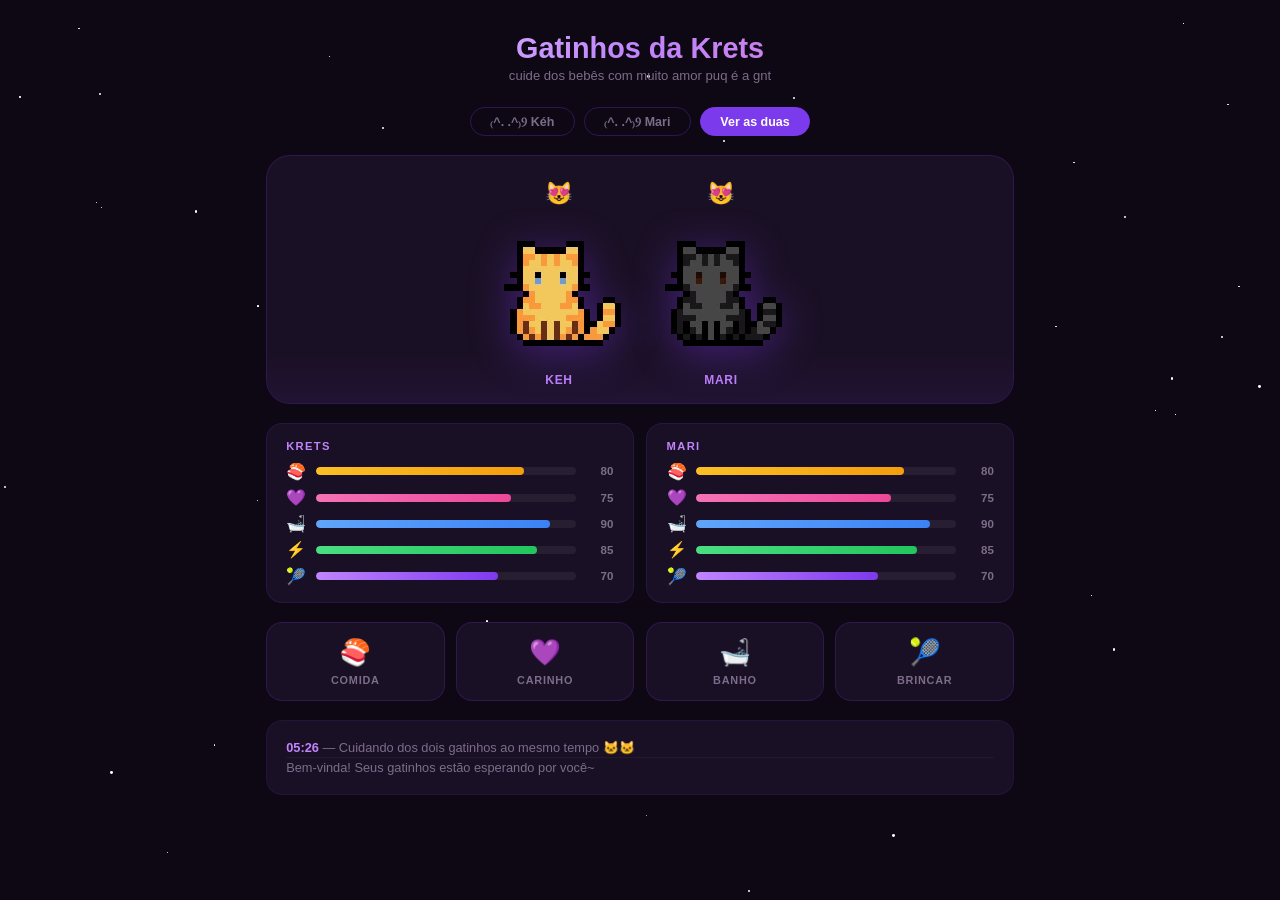
==== joguinho.html @ 4a7cac90 "creating cat game" ====
<!DOCTYPE html>
<html lang="pt-BR">
<head>
  <meta charset="UTF-8" />
  <meta name="viewport" content="width=device-width, initial-scale=1.0" />
  <title>joguinho</title>
  <link rel="icon" type="image/png" href="./pics/gatinhos.png">
<link href="https://fonts.googleapis.com/css2?family=Cormorant+Garamond:ital,wght@0,300;0,400;0,700;1,300;1,400;1,700&family=DM+Sans:wght@300;400;500&family=Bebas+Neue&display=swap" rel="stylesheet" />
  <style>
    :root {
      --bg:      #0e0814;
      --card:    #1a1025;
      --card2:   #221535;
      --purple:  #7c3aed;
      --purple2: #9d5cf6;
      --purple3: #c084fc;
      --pink:    #f472b6;
      --pink2:   #fbcfe8;
      --white:   #f5f0ff;
      --muted:   #7c6d8a;
      --green:   #4ade80;
      --yellow:  #fbbf24;
      --blue:    #60a5fa;
      --red:     #f87171;
    }

    * { box-sizing: border-box; margin: 0; padding: 0; }

    body {
      font-family: 'Nunito', sans-serif;
      background: var(--bg);
      color: var(--white);
      min-height: 100vh;
      overflow-x: hidden;
    }

    /* ── BG STARS ── */
    .bg-stars {
      position: fixed; inset: 0;
      pointer-events: none; z-index: 0;
      overflow: hidden;
    }
    .bg-star {
      position: absolute;
      border-radius: 50%;
      background: white;
      animation: twinkle linear infinite;
    }
    @keyframes twinkle {
      0%,100% { opacity: 0.1; transform: scale(1); }
      50%      { opacity: 0.7; transform: scale(1.4); }
    }

    /* ── HEADER ── */
    header {
      position: relative; z-index: 2;
      text-align: center;
      padding: 2rem 1rem 0.5rem;
    }
    header h1 {
      font-size: 1.8rem;
      font-weight: 900;
      background: linear-gradient(135deg, #fff 0%, #c084fc 50%, #f472b6 100%);
      -webkit-background-clip: text;
      -webkit-text-fill-color: transparent;
      background-clip: text;
    }
    header p {
      font-size: 0.82rem;
      color: var(--muted);
      margin-top: 0.2rem;
    }

    /* ── MAIN LAYOUT ── */
    .game {
      position: relative; z-index: 1;
      max-width: 780px;
      margin: 0 auto;
      padding: 1rem 1rem 4rem;
      display: flex;
      flex-direction: column;
      gap: 1.2rem;
    }

    /* ── CATS STAGE ── */
    .stage {
      background: var(--card);
      border-radius: 24px;
      border: 1px solid rgba(124,58,237,0.2);
      padding: 1.5rem 1rem 1rem;
      display: flex;
      justify-content: center;
      align-items: flex-end;
      gap: 2rem;
      min-height: 220px;
      position: relative;
      overflow: hidden;
    }

    .stage::before {
      content: '';
      position: absolute;
      bottom: 0; left: 0; right: 0;
      height: 50px;
      background: linear-gradient(to top, rgba(124,58,237,0.07), transparent);
      border-radius: 0 0 24px 24px;
    }

    /* ── CAT ── */
    .cat-wrap {
      display: flex;
      flex-direction: column;
      align-items: center;
      gap: 0.4rem;
      cursor: pointer;
      user-select: none;
      transition: transform 0.15s;
    }
    .cat-wrap:active { transform: scale(0.95); }

    .cat-name {
      font-size: 0.75rem;
      font-weight: 700;
      color: var(--purple3);
      letter-spacing: 0.06em;
      text-transform: uppercase;
    }

    .cat-sprite {
      width: 130px;
      height: auto;
      image-rendering: pixelated;
      image-rendering: crisp-edges;
      filter: drop-shadow(0 8px 20px rgba(124,58,237,0.4));
      transition: transform 0.3s cubic-bezier(0.34,1.56,0.64,1);
    }

    .cat-wrap:hover .cat-sprite { transform: translateY(-6px) scale(1.08); }

    /* estados do gatinho */
    .cat-wrap.eating   .cat-svg { animation: eatBounce 0.4s ease; }
    .cat-wrap.petting  .cat-svg { animation: petWiggle 0.5s ease; }
    .cat-wrap.bathing  .cat-svg { animation: bathShake 0.6s ease; }
    .cat-wrap.playing  .cat-svg { animation: playJump 0.5s ease; }
    .cat-wrap.sleeping .cat-svg { opacity: 0.7; filter: drop-shadow(0 8px 20px rgba(60,40,80,0.6)); }

    @keyframes eatBounce  { 0%,100%{transform:translateY(0)} 50%{transform:translateY(-12px) scale(1.1)} }
    @keyframes petWiggle  { 0%,100%{transform:rotate(0)}     25%{transform:rotate(-8deg)}  75%{transform:rotate(8deg)} }
    @keyframes bathShake  { 0%,100%{transform:translateX(0)} 25%{transform:translateX(-6px)} 75%{transform:translateX(6px)} }
    @keyframes playJump   { 0%,100%{transform:translateY(0)} 40%{transform:translateY(-18px) rotate(-5deg)} 60%{transform:translateY(-14px) rotate(5deg)} }

    /* bolinha de humor flutuante */
    .cat-mood {
      font-size: 1.4rem;
      animation: moodFloat 2.5s ease-in-out infinite;
    }
    @keyframes moodFloat {
      0%,100% { transform: translateY(0); }
      50%      { transform: translateY(-5px); }
    }

    /* partícula de ação */
    .particle {
      position: absolute;
      font-size: 1.4rem;
      pointer-events: none;
      animation: particleUp 1s ease forwards;
      z-index: 10;
    }
    @keyframes particleUp {
      0%   { opacity: 1; transform: translateY(0) scale(1); }
      100% { opacity: 0; transform: translateY(-60px) scale(1.5); }
    }

    /* zzz dormindo */
    .zzz {
      position: absolute;
      top: 10px; right: -10px;
      font-size: 1rem;
      color: var(--purple3);
      opacity: 0;
      animation: zzzFloat 2s ease-in-out infinite;
    }
    .sleeping .zzz { opacity: 1; }
    @keyframes zzzFloat {
      0%   { opacity: 0; transform: translate(0,0) scale(0.7); }
      50%  { opacity: 1; }
      100% { opacity: 0; transform: translate(8px,-20px) scale(1.2); }
    }

    /* ── STATS ── */
    .stats-grid {
      display: grid;
      grid-template-columns: 1fr 1fr;
      gap: 0.8rem;
    }

    .stat-card {
      background: var(--card);
      border: 1px solid rgba(124,58,237,0.15);
      border-radius: 16px;
      padding: 1rem 1.2rem;
    }

    .stat-card-title {
      font-size: 0.7rem;
      font-weight: 800;
      letter-spacing: 0.12em;
      text-transform: uppercase;
      color: var(--purple3);
      margin-bottom: 0.6rem;
    }

    .stat-row {
      display: flex;
      align-items: center;
      gap: 0.6rem;
      margin-bottom: 0.45rem;
    }
    .stat-row:last-child { margin-bottom: 0; }

    .stat-icon { font-size: 1rem; width: 20px; text-align: center; }

    .stat-bar-wrap {
      flex: 1;
      height: 8px;
      background: rgba(255,255,255,0.06);
      border-radius: 99px;
      overflow: hidden;
    }

    .stat-bar {
      height: 100%;
      border-radius: 99px;
      transition: width 0.5s cubic-bezier(0.4,0,0.2,1);
    }

    .stat-val {
      font-size: 0.72rem;
      font-weight: 700;
      color: var(--muted);
      width: 28px;
      text-align: right;
    }

    /* cores das barras */
    .bar-food   { background: linear-gradient(90deg, var(--yellow), #f59e0b); }
    .bar-love   { background: linear-gradient(90deg, var(--pink),   #ec4899); }
    .bar-clean  { background: linear-gradient(90deg, var(--blue),   #3b82f6); }
    .bar-energy { background: linear-gradient(90deg, var(--green),  #22c55e); }
    .bar-fun    { background: linear-gradient(90deg, var(--purple3),var(--purple)); }

    /* ── AÇÕES ── */
    .actions {
      display: grid;
      grid-template-columns: repeat(4, 1fr);
      gap: 0.7rem;
    }

    .action-btn {
      background: var(--card);
      border: 1px solid rgba(124,58,237,0.2);
      border-radius: 16px;
      padding: 0.9rem 0.4rem;
      display: flex;
      flex-direction: column;
      align-items: center;
      gap: 0.4rem;
      cursor: pointer;
      transition: background 0.2s, border-color 0.2s, transform 0.15s;
      color: var(--white);
      font-family: 'Nunito', sans-serif;
    }

    .action-btn:hover {
      background: var(--card2);
      border-color: rgba(124,58,237,0.5);
      transform: translateY(-2px);
    }

    .action-btn:active { transform: scale(0.95); }

    .action-btn .icon { font-size: 1.6rem; }
    .action-btn .label {
      font-size: 0.68rem;
      font-weight: 700;
      text-transform: uppercase;
      letter-spacing: 0.07em;
      color: var(--muted);
    }

    /* ── SELETOR DE GATINHO ── */
    .cat-selector {
      display: flex;
      gap: 0.6rem;
      justify-content: center;
    }

    .cat-sel-btn {
      padding: 0.4rem 1.2rem;
      border-radius: 99px;
      border: 1.5px solid rgba(124,58,237,0.3);
      background: transparent;
      color: var(--muted);
      font-family: 'Nunito', sans-serif;
      font-size: 0.78rem;
      font-weight: 700;
      cursor: pointer;
      transition: all 0.2s;
    }
    .cat-sel-btn.active {
      background: var(--purple);
      border-color: var(--purple);
      color: white;
    }
    .cat-sel-btn:hover:not(.active) {
      border-color: var(--purple3);
      color: var(--purple3);
    }

    /* ── LOG ── */
    .log {
      background: var(--card);
      border: 1px solid rgba(124,58,237,0.1);
      border-radius: 16px;
      padding: 1rem 1.2rem;
      min-height: 70px;
      max-height: 100px;
      overflow-y: auto;
    }

    .log::-webkit-scrollbar { width: 4px; }
    .log::-webkit-scrollbar-track { background: transparent; }
    .log::-webkit-scrollbar-thumb { background: rgba(124,58,237,0.3); border-radius: 2px; }

    .log-entry {
      font-size: 0.8rem;
      color: var(--muted);
      padding: 0.15rem 0;
      border-bottom: 1px solid rgba(255,255,255,0.04);
      animation: logFade 0.3s ease;
    }
    .log-entry:last-child { border-bottom: none; }
    .log-entry span { color: var(--purple3); font-weight: 700; }

    @keyframes logFade { from { opacity: 0; transform: translateY(4px); } to { opacity: 1; } }

    /* ── TOAST ── */
    .toast {
      position: fixed;
      bottom: 2rem; left: 50%;
      transform: translateX(-50%) translateY(20px);
      background: var(--card2);
      border: 1px solid rgba(124,58,237,0.4);
      border-radius: 99px;
      padding: 0.6rem 1.4rem;
      font-size: 0.85rem;
      font-weight: 700;
      color: var(--white);
      opacity: 0;
      transition: opacity 0.3s, transform 0.3s;
      z-index: 100;
      white-space: nowrap;
    }
    .toast.show {
      opacity: 1;
      transform: translateX(-50%) translateY(0);
    }

    /* ── RESPONSIVO ── */
    @media (max-width: 480px) {
      .actions { grid-template-columns: repeat(2,1fr); }
      .stats-grid { grid-template-columns: 1fr; }
      .cat-svg { width: 85px; }
    }
  </style>
</head>
<body>

<!-- BG STARS -->
<div class="bg-stars" id="bgStars"></div>

<header>
  <h1> Gatinhos da Krets </h1>
  <p>cuide dos bebês com muito amor puq é a gnt</p>
</header>

<div class="game">

  <!-- SELETOR -->
  <div class="cat-selector">
    <button class="cat-sel-btn active" onclick="selectCat(0)">₍^. .^₎Ⳋ Kéh </button>
    <button class="cat-sel-btn"       onclick="selectCat(1)">₍^. .^₎Ⳋ Mari </button>
    <button class="cat-sel-btn"       onclick="selectCat(-1)">Ver as duas </button>
  </div>

  <!-- PALCO -->
  <div class="stage" id="stage">

    <!-- Gatinho 0 — krets (laranja) -->
    <div class="cat-wrap" id="cat0" onclick="petCat(0)" title="Clique para dar carinho!">
      <div class="cat-mood" id="mood0">₍^. .^₎Ⳋ</div>
      <div style="position:relative;">
        <img class="cat-sprite"
          src="pics/kretsgatinho-removebg-preview.png"
          alt="Krets" />
      </div>
      <div class="cat-name">Keh</div>
      <span class="zzz" id="zzz0">💤</span>
    </div>

    <!-- Gatinho 1 — mari (preta) -->
    <div class="cat-wrap" id="cat1" onclick="petCat(1)" title="Clique para dar carinho!">
      <div class="cat-mood" id="mood1">₍^. .^₎Ⳋ</div>
      <div style="position:relative;">
        <img class="cat-sprite"
          src="pics/marigatinho-removebg-preview.png"
          alt="Mari" />
      </div>
      <div class="cat-name">mari</div>
      <span class="zzz" id="zzz1">💤</span>
    </div>

  </div>

  <!-- STATS -->
  <div class="stats-grid" id="statsGrid">
    <!-- gerado pelo JS -->
  </div>

  <!-- AÇÕES -->
  <div class="actions">
    <button class="action-btn" onclick="doAction('food')">
      <span class="icon">🍣</span>
      <span class="label">Comida</span>
    </button>
    <button class="action-btn" onclick="doAction('love')">
      <span class="icon">💜</span>
      <span class="label">Carinho</span>
    </button>
    <button class="action-btn" onclick="doAction('bath')">
      <span class="icon">🛁</span>
      <span class="label">Banho</span>
    </button>
    <button class="action-btn" onclick="doAction('play')">
      <span class="icon">🎾</span>
      <span class="label">Brincar</span>
    </button>
  </div>

  <!-- LOG -->
  <div class="log" id="log">
    <div class="log-entry"> Bem-vinda! Seus gatinhos estão esperando por você~</div>
  </div>

</div>

<!-- TOAST -->
<div class="toast" id="toast"></div>

<script>
  // ── BG STARS ──
  const bgStars = document.getElementById('bgStars');
  for (let i = 0; i < 60; i++) {
    const s = document.createElement('div');
    s.className = 'bg-star';
    const size = Math.random() * 2.5 + 0.5;
    s.style.cssText = `
      width:${size}px; height:${size}px;
      top:${Math.random()*100}%; left:${Math.random()*100}%;
      animation-duration:${2+Math.random()*4}s;
      animation-delay:${Math.random()*4}s;
    `;
    bgStars.appendChild(s);
  }

  // ── ESTADO ──
  const CATS = [
    { name: 'Krets', el: 'cat0', mood: 'mood0', zzz: 'zzz0' },
    { name: 'Mari', el: 'cat1', mood: 'mood1', zzz: 'zzz1' },
  ];

  const state = CATS.map(() => ({
    food:   80,
    love:   75,
    clean:  90,
    energy: 85,
    fun:    70,
    sleeping: false,
  }));

  let selectedCat = -1; // -1 = ambos

  const MOODS = [
    { min: 80, emoji: '😻', label: 'Feliz demais!' },
    { min: 60, emoji: '😸', label: 'Contente~' },
    { min: 40, emoji: '😺', label: 'Tá bem' },
    { min: 20, emoji: '🙀', label: 'Precisando de atenção!' },
    { min: 0,  emoji: '😿', label: 'Triste...' },
  ];

  function getMood(s) {
    const avg = (s.food + s.love + s.clean + s.energy + s.fun) / 5;
    if (s.sleeping) return { emoji: '😴', label: 'Dormindo...' };
    return MOODS.find(m => avg >= m.min) || MOODS[MOODS.length-1];
  }

  // ── RENDER STATS ──
  const statsGrid = document.getElementById('statsGrid');

  function renderStats() {
    statsGrid.innerHTML = '';
    CATS.forEach((cat, i) => {
      const s = state[i];
      const card = document.createElement('div');
      card.className = 'stat-card';
      card.innerHTML = `
        <div class="stat-card-title">${cat.name}</div>
        ${statRow('🍣', 'Fome',    s.food,   'bar-food')}
        ${statRow('💜', 'Amor',    s.love,   'bar-love')}
        ${statRow('🛁', 'Limpeza', s.clean,  'bar-clean')}
        ${statRow('⚡', 'Energia', s.energy, 'bar-energy')}
        ${statRow('🎾', 'Diversão',s.fun,    'bar-fun')}
      `;
      statsGrid.appendChild(card);
    });
  }

  function statRow(icon, label, val, cls) {
    const v = Math.max(0, Math.min(100, Math.round(val)));
    return `
      <div class="stat-row">
        <span class="stat-icon">${icon}</span>
        <div class="stat-bar-wrap">
          <div class="stat-bar ${cls}" style="width:${v}%"></div>
        </div>
        <span class="stat-val">${v}</span>
      </div>`;
  }

  // ── UPDATE MOODS ──
  function updateMoods() {
    CATS.forEach((cat, i) => {
      const m = getMood(state[i]);
      document.getElementById(cat.mood).textContent = m.emoji;
      const zzzEl = document.getElementById(cat.zzz);
      if (zzzEl) zzzEl.style.display = state[i].sleeping ? 'block' : 'none';
      const catEl = document.getElementById(cat.el);
      if (state[i].sleeping) catEl.classList.add('sleeping');
      else catEl.classList.remove('sleeping');
    });
  }

  // ── AÇÕES ──
  const ACTION_MAP = {
    food: { stat: 'food',   anim: 'eating',  particles: ['🍣','😋','✨'], msg: (n) => `${n} comeu e ficou feliz!` },
    love: { stat: 'love',   anim: 'petting', particles: ['💜','💕','✨'], msg: (n) => `${n} recebeu carinho e ronronou 😻` },
    bath: { stat: 'clean',  anim: 'bathing', particles: ['💧','🫧','✨'], msg: (n) => `${n} tomou banho e está cheiroso!` },
    play: { stat: 'fun',    anim: 'playing', particles: ['🎾','⭐','✨'], msg: (n) => `${n} brincou e ficou animado!` },
  };

  function getTargets() {
    if (selectedCat === -1) return [0, 1];
    return [selectedCat];
  }

  function doAction(type) {
    const act = ACTION_MAP[type];
    const targets = getTargets();

    targets.forEach(i => {
      const s = state[i];
      if (s.sleeping && type !== 'love') {
        showToast(`${CATS[i].name} está dormindo... 😴`);
        return;
      }

      // atualiza stat
      s[act.stat] = Math.min(100, s[act.stat] + 18);
      // efeitos colaterais
      if (type === 'food')  { s.energy = Math.min(100, s.energy + 5); }
      if (type === 'play')  { s.energy = Math.max(0, s.energy - 12); s.clean = Math.max(0, s.clean - 5); }
      if (type === 'bath')  { s.fun   = Math.max(0, s.fun - 5); }
      if (type === 'love')  { s.sleeping = false; }

      // animação
      const catEl = document.getElementById(CATS[i].el);
      catEl.classList.remove('eating','petting','bathing','playing');
      void catEl.offsetWidth;
      catEl.classList.add(act.anim);
      setTimeout(() => catEl.classList.remove(act.anim), 600);

      // partícula
      spawnParticle(catEl, act.particles[Math.floor(Math.random()*act.particles.length)]);
    });

    addLog(act.msg(targets.length === 2 ? 'Os dois' : CATS[targets[0]].name));
    renderStats();
    updateMoods();
  }

  function petCat(i) {
    doAction('love');
  }

  // ── PARTÍCULA ──
  function spawnParticle(parent, emoji) {
    const stage = document.getElementById('stage');
    const rect  = parent.getBoundingClientRect();
    const srect = stage.getBoundingClientRect();
    const p = document.createElement('div');
    p.className = 'particle';
    p.textContent = emoji;
    p.style.left = (rect.left - srect.left + rect.width/2 - 12) + 'px';
    p.style.top  = (rect.top  - srect.top  + 20) + 'px';
    stage.appendChild(p);
    setTimeout(() => p.remove(), 1000);
  }

  // ── LOG ──
  function addLog(msg) {
    const log = document.getElementById('log');
    const entry = document.createElement('div');
    entry.className = 'log-entry';
    entry.innerHTML = `<span>${new Date().toLocaleTimeString('pt-BR', {hour:'2-digit',minute:'2-digit'})}</span> — ${msg}`;
    log.prepend(entry);
    if (log.children.length > 8) log.lastChild.remove();
  }

  // ── TOAST ──
  function showToast(msg) {
    const t = document.getElementById('toast');
    t.textContent = msg;
    t.classList.add('show');
    setTimeout(() => t.classList.remove('show'), 2000);
  }

  // ── SELETOR DE GATO ──
  function selectCat(idx) {
    selectedCat = idx;
    document.querySelectorAll('.cat-sel-btn').forEach((b, i) => {
      b.classList.toggle('active', i === (idx === -1 ? 2 : idx));
    });

    // destaque visual
    CATS.forEach((cat, i) => {
      const el = document.getElementById(cat.el);
      if (idx === -1 || idx === i) {
        el.style.opacity = '1';
        el.style.filter  = '';
      } else {
        el.style.opacity = '0.35';
        el.style.filter  = 'grayscale(0.6)';
      }
    });

    if (idx >= 0) addLog(`Você escolheu cuidar de ${CATS[idx].name} agora `);
    else addLog('Cuidando dos dois gatinhos ao mesmo tempo 🐱🐱');
  }

  // ── DECAY (stats diminuem devagar) ──
  setInterval(() => {
    state.forEach((s, i) => {
      if (!s.sleeping) {
        s.food   = Math.max(0, s.food   - 0.8);
        s.love   = Math.max(0, s.love   - 0.5);
        s.clean  = Math.max(0, s.clean  - 0.4);
        s.energy = Math.max(0, s.energy - 0.6);
        s.fun    = Math.max(0, s.fun    - 0.7);
      } else {
        s.energy = Math.min(100, s.energy + 2);
      }

      // alerta se muito baixo
      const avg = (s.food + s.love + s.clean + s.energy + s.fun) / 5;
      if (avg < 30 && Math.random() < 0.3) {
        showToast(`${CATS[i].name} precisa de atenção! 🙀`);
      }

      // dorme sozinho se energia muito baixa
      if (s.energy < 15 && !s.sleeping) {
        s.sleeping = true;
        addLog(`${CATS[i].name} ficou cansado e foi dormir 😴`);
      }
      // acorda quando descansado
      if (s.sleeping && s.energy > 70) {
        s.sleeping = false;
        addLog(`${CATS[i].name} acordou cheio de energia! 😸`);
      }
    });
    renderStats();
    updateMoods();
  }, 3000);

  // ── INIT ──
  renderStats();
  updateMoods();
  selectCat(-1);
  document.querySelectorAll('.zzz').forEach(z => z.style.display = 'none');
</script>
</body>
</html>
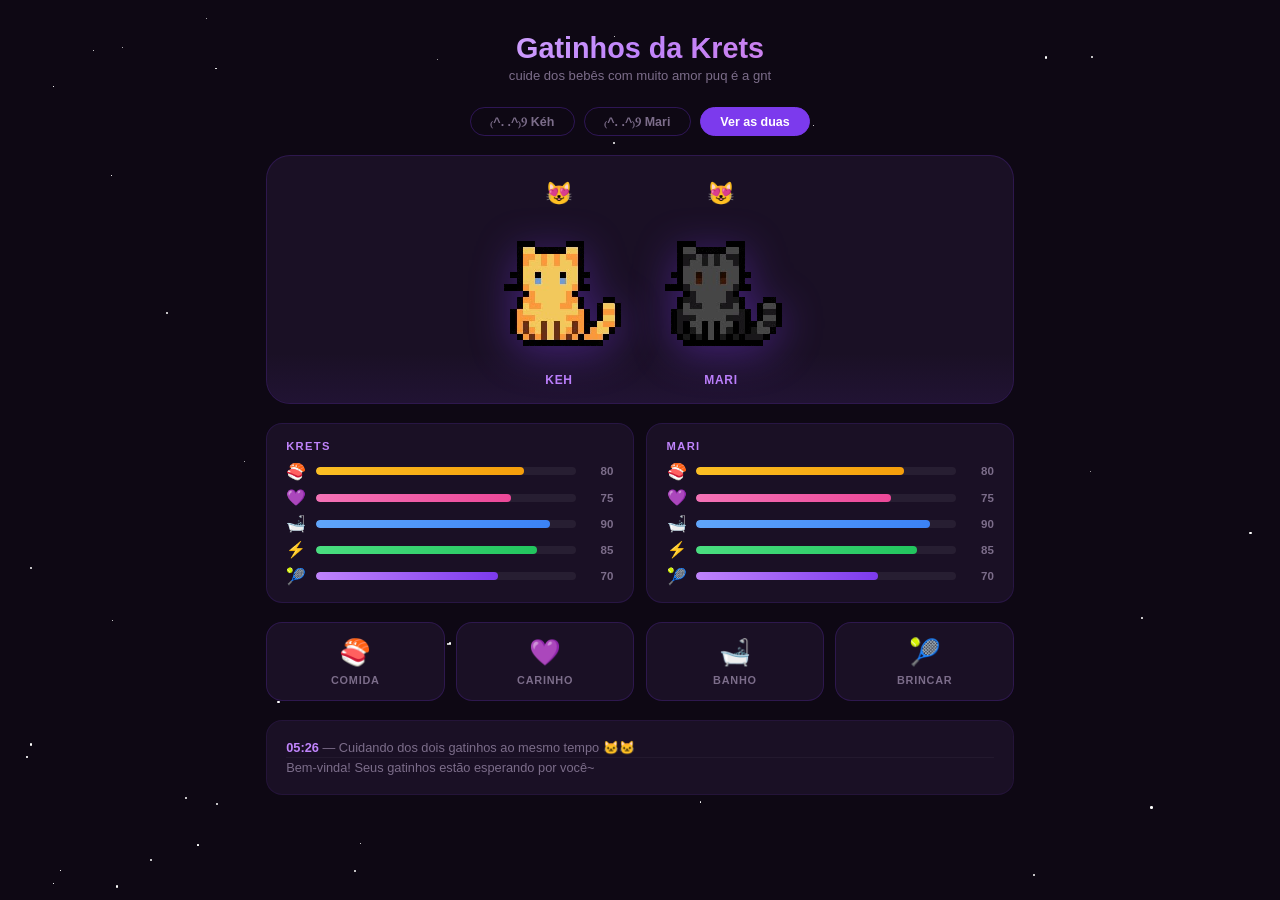
==== commit 22092e25: "clean up codebase" ====
--- a/joguinho.html
+++ b/joguinho.html
@@ -6,378 +6,10 @@
   <title>joguinho</title>
   <link rel="icon" type="image/png" href="./pics/gatinhos.png">
 <link href="https://fonts.googleapis.com/css2?family=Cormorant+Garamond:ital,wght@0,300;0,400;0,700;1,300;1,400;1,700&family=DM+Sans:wght@300;400;500&family=Bebas+Neue&display=swap" rel="stylesheet" />
-  <style>
-    :root {
-      --bg:      #0e0814;
-      --card:    #1a1025;
-      --card2:   #221535;
-      --purple:  #7c3aed;
-      --purple2: #9d5cf6;
-      --purple3: #c084fc;
-      --pink:    #f472b6;
-      --pink2:   #fbcfe8;
-      --white:   #f5f0ff;
-      --muted:   #7c6d8a;
-      --green:   #4ade80;
-      --yellow:  #fbbf24;
-      --blue:    #60a5fa;
-      --red:     #f87171;
-    }
-
-    * { box-sizing: border-box; margin: 0; padding: 0; }
-
-    body {
-      font-family: 'Nunito', sans-serif;
-      background: var(--bg);
-      color: var(--white);
-      min-height: 100vh;
-      overflow-x: hidden;
-    }
-
-    /* ── BG STARS ── */
-    .bg-stars {
-      position: fixed; inset: 0;
-      pointer-events: none; z-index: 0;
-      overflow: hidden;
-    }
-    .bg-star {
-      position: absolute;
-      border-radius: 50%;
-      background: white;
-      animation: twinkle linear infinite;
-    }
-    @keyframes twinkle {
-      0%,100% { opacity: 0.1; transform: scale(1); }
-      50%      { opacity: 0.7; transform: scale(1.4); }
-    }
-
-    /* ── HEADER ── */
-    header {
-      position: relative; z-index: 2;
-      text-align: center;
-      padding: 2rem 1rem 0.5rem;
-    }
-    header h1 {
-      font-size: 1.8rem;
-      font-weight: 900;
-      background: linear-gradient(135deg, #fff 0%, #c084fc 50%, #f472b6 100%);
-      -webkit-background-clip: text;
-      -webkit-text-fill-color: transparent;
-      background-clip: text;
-    }
-    header p {
-      font-size: 0.82rem;
-      color: var(--muted);
-      margin-top: 0.2rem;
-    }
-
-    /* ── MAIN LAYOUT ── */
-    .game {
-      position: relative; z-index: 1;
-      max-width: 780px;
-      margin: 0 auto;
-      padding: 1rem 1rem 4rem;
-      display: flex;
-      flex-direction: column;
-      gap: 1.2rem;
-    }
-
-    /* ── CATS STAGE ── */
-    .stage {
-      background: var(--card);
-      border-radius: 24px;
-      border: 1px solid rgba(124,58,237,0.2);
-      padding: 1.5rem 1rem 1rem;
-      display: flex;
-      justify-content: center;
-      align-items: flex-end;
-      gap: 2rem;
-      min-height: 220px;
-      position: relative;
-      overflow: hidden;
-    }
-
-    .stage::before {
-      content: '';
-      position: absolute;
-      bottom: 0; left: 0; right: 0;
-      height: 50px;
-      background: linear-gradient(to top, rgba(124,58,237,0.07), transparent);
-      border-radius: 0 0 24px 24px;
-    }
-
-    /* ── CAT ── */
-    .cat-wrap {
-      display: flex;
-      flex-direction: column;
-      align-items: center;
-      gap: 0.4rem;
-      cursor: pointer;
-      user-select: none;
-      transition: transform 0.15s;
-    }
-    .cat-wrap:active { transform: scale(0.95); }
-
-    .cat-name {
-      font-size: 0.75rem;
-      font-weight: 700;
-      color: var(--purple3);
-      letter-spacing: 0.06em;
-      text-transform: uppercase;
-    }
-
-    .cat-sprite {
-      width: 130px;
-      height: auto;
-      image-rendering: pixelated;
-      image-rendering: crisp-edges;
-      filter: drop-shadow(0 8px 20px rgba(124,58,237,0.4));
-      transition: transform 0.3s cubic-bezier(0.34,1.56,0.64,1);
-    }
-
-    .cat-wrap:hover .cat-sprite { transform: translateY(-6px) scale(1.08); }
-
-    /* estados do gatinho */
-    .cat-wrap.eating   .cat-svg { animation: eatBounce 0.4s ease; }
-    .cat-wrap.petting  .cat-svg { animation: petWiggle 0.5s ease; }
-    .cat-wrap.bathing  .cat-svg { animation: bathShake 0.6s ease; }
-    .cat-wrap.playing  .cat-svg { animation: playJump 0.5s ease; }
-    .cat-wrap.sleeping .cat-svg { opacity: 0.7; filter: drop-shadow(0 8px 20px rgba(60,40,80,0.6)); }
-
-    @keyframes eatBounce  { 0%,100%{transform:translateY(0)} 50%{transform:translateY(-12px) scale(1.1)} }
-    @keyframes petWiggle  { 0%,100%{transform:rotate(0)}     25%{transform:rotate(-8deg)}  75%{transform:rotate(8deg)} }
-    @keyframes bathShake  { 0%,100%{transform:translateX(0)} 25%{transform:translateX(-6px)} 75%{transform:translateX(6px)} }
-    @keyframes playJump   { 0%,100%{transform:translateY(0)} 40%{transform:translateY(-18px) rotate(-5deg)} 60%{transform:translateY(-14px) rotate(5deg)} }
-
-    /* bolinha de humor flutuante */
-    .cat-mood {
-      font-size: 1.4rem;
-      animation: moodFloat 2.5s ease-in-out infinite;
-    }
-    @keyframes moodFloat {
-      0%,100% { transform: translateY(0); }
-      50%      { transform: translateY(-5px); }
-    }
-
-    /* partícula de ação */
-    .particle {
-      position: absolute;
-      font-size: 1.4rem;
-      pointer-events: none;
-      animation: particleUp 1s ease forwards;
-      z-index: 10;
-    }
-    @keyframes particleUp {
-      0%   { opacity: 1; transform: translateY(0) scale(1); }
-      100% { opacity: 0; transform: translateY(-60px) scale(1.5); }
-    }
-
-    /* zzz dormindo */
-    .zzz {
-      position: absolute;
-      top: 10px; right: -10px;
-      font-size: 1rem;
-      color: var(--purple3);
-      opacity: 0;
-      animation: zzzFloat 2s ease-in-out infinite;
-    }
-    .sleeping .zzz { opacity: 1; }
-    @keyframes zzzFloat {
-      0%   { opacity: 0; transform: translate(0,0) scale(0.7); }
-      50%  { opacity: 1; }
-      100% { opacity: 0; transform: translate(8px,-20px) scale(1.2); }
-    }
-
-    /* ── STATS ── */
-    .stats-grid {
-      display: grid;
-      grid-template-columns: 1fr 1fr;
-      gap: 0.8rem;
-    }
-
-    .stat-card {
-      background: var(--card);
-      border: 1px solid rgba(124,58,237,0.15);
-      border-radius: 16px;
-      padding: 1rem 1.2rem;
-    }
-
-    .stat-card-title {
-      font-size: 0.7rem;
-      font-weight: 800;
-      letter-spacing: 0.12em;
-      text-transform: uppercase;
-      color: var(--purple3);
-      margin-bottom: 0.6rem;
-    }
-
-    .stat-row {
-      display: flex;
-      align-items: center;
-      gap: 0.6rem;
-      margin-bottom: 0.45rem;
-    }
-    .stat-row:last-child { margin-bottom: 0; }
-
-    .stat-icon { font-size: 1rem; width: 20px; text-align: center; }
-
-    .stat-bar-wrap {
-      flex: 1;
-      height: 8px;
-      background: rgba(255,255,255,0.06);
-      border-radius: 99px;
-      overflow: hidden;
-    }
-
-    .stat-bar {
-      height: 100%;
-      border-radius: 99px;
-      transition: width 0.5s cubic-bezier(0.4,0,0.2,1);
-    }
-
-    .stat-val {
-      font-size: 0.72rem;
-      font-weight: 700;
-      color: var(--muted);
-      width: 28px;
-      text-align: right;
-    }
-
-    /* cores das barras */
-    .bar-food   { background: linear-gradient(90deg, var(--yellow), #f59e0b); }
-    .bar-love   { background: linear-gradient(90deg, var(--pink),   #ec4899); }
-    .bar-clean  { background: linear-gradient(90deg, var(--blue),   #3b82f6); }
-    .bar-energy { background: linear-gradient(90deg, var(--green),  #22c55e); }
-    .bar-fun    { background: linear-gradient(90deg, var(--purple3),var(--purple)); }
-
-    /* ── AÇÕES ── */
-    .actions {
-      display: grid;
-      grid-template-columns: repeat(4, 1fr);
-      gap: 0.7rem;
-    }
-
-    .action-btn {
-      background: var(--card);
-      border: 1px solid rgba(124,58,237,0.2);
-      border-radius: 16px;
-      padding: 0.9rem 0.4rem;
-      display: flex;
-      flex-direction: column;
-      align-items: center;
-      gap: 0.4rem;
-      cursor: pointer;
-      transition: background 0.2s, border-color 0.2s, transform 0.15s;
-      color: var(--white);
-      font-family: 'Nunito', sans-serif;
-    }
-
-    .action-btn:hover {
-      background: var(--card2);
-      border-color: rgba(124,58,237,0.5);
-      transform: translateY(-2px);
-    }
-
-    .action-btn:active { transform: scale(0.95); }
-
-    .action-btn .icon { font-size: 1.6rem; }
-    .action-btn .label {
-      font-size: 0.68rem;
-      font-weight: 700;
-      text-transform: uppercase;
-      letter-spacing: 0.07em;
-      color: var(--muted);
-    }
-
-    /* ── SELETOR DE GATINHO ── */
-    .cat-selector {
-      display: flex;
-      gap: 0.6rem;
-      justify-content: center;
-    }
-
-    .cat-sel-btn {
-      padding: 0.4rem 1.2rem;
-      border-radius: 99px;
-      border: 1.5px solid rgba(124,58,237,0.3);
-      background: transparent;
-      color: var(--muted);
-      font-family: 'Nunito', sans-serif;
-      font-size: 0.78rem;
-      font-weight: 700;
-      cursor: pointer;
-      transition: all 0.2s;
-    }
-    .cat-sel-btn.active {
-      background: var(--purple);
-      border-color: var(--purple);
-      color: white;
-    }
-    .cat-sel-btn:hover:not(.active) {
-      border-color: var(--purple3);
-      color: var(--purple3);
-    }
-
-    /* ── LOG ── */
-    .log {
-      background: var(--card);
-      border: 1px solid rgba(124,58,237,0.1);
-      border-radius: 16px;
-      padding: 1rem 1.2rem;
-      min-height: 70px;
-      max-height: 100px;
-      overflow-y: auto;
-    }
-
-    .log::-webkit-scrollbar { width: 4px; }
-    .log::-webkit-scrollbar-track { background: transparent; }
-    .log::-webkit-scrollbar-thumb { background: rgba(124,58,237,0.3); border-radius: 2px; }
-
-    .log-entry {
-      font-size: 0.8rem;
-      color: var(--muted);
-      padding: 0.15rem 0;
-      border-bottom: 1px solid rgba(255,255,255,0.04);
-      animation: logFade 0.3s ease;
-    }
-    .log-entry:last-child { border-bottom: none; }
-    .log-entry span { color: var(--purple3); font-weight: 700; }
-
-    @keyframes logFade { from { opacity: 0; transform: translateY(4px); } to { opacity: 1; } }
-
-    /* ── TOAST ── */
-    .toast {
-      position: fixed;
-      bottom: 2rem; left: 50%;
-      transform: translateX(-50%) translateY(20px);
-      background: var(--card2);
-      border: 1px solid rgba(124,58,237,0.4);
-      border-radius: 99px;
-      padding: 0.6rem 1.4rem;
-      font-size: 0.85rem;
-      font-weight: 700;
-      color: var(--white);
-      opacity: 0;
-      transition: opacity 0.3s, transform 0.3s;
-      z-index: 100;
-      white-space: nowrap;
-    }
-    .toast.show {
-      opacity: 1;
-      transform: translateX(-50%) translateY(0);
-    }
-
-    /* ── RESPONSIVO ── */
-    @media (max-width: 480px) {
-      .actions { grid-template-columns: repeat(2,1fr); }
-      .stats-grid { grid-template-columns: 1fr; }
-      .cat-svg { width: 85px; }
-    }
-  </style>
+  <link rel="stylesheet" href="joguinho.css" />
 </head>
 <body>
 
-<!-- BG STARS -->
 <div class="bg-stars" id="bgStars"></div>
 
 <header>
@@ -387,17 +19,14 @@
 
 <div class="game">
 
-  <!-- SELETOR -->
   <div class="cat-selector">
     <button class="cat-sel-btn active" onclick="selectCat(0)">₍^. .^₎Ⳋ Kéh </button>
     <button class="cat-sel-btn"       onclick="selectCat(1)">₍^. .^₎Ⳋ Mari </button>
     <button class="cat-sel-btn"       onclick="selectCat(-1)">Ver as duas </button>
   </div>
 
-  <!-- PALCO -->
   <div class="stage" id="stage">
 
-    <!-- Gatinho 0 — krets (laranja) -->
     <div class="cat-wrap" id="cat0" onclick="petCat(0)" title="Clique para dar carinho!">
       <div class="cat-mood" id="mood0">₍^. .^₎Ⳋ</div>
       <div style="position:relative;">
@@ -423,12 +52,9 @@
 
   </div>
 
-  <!-- STATS -->
   <div class="stats-grid" id="statsGrid">
-    <!-- gerado pelo JS -->
   </div>
 
-  <!-- AÇÕES -->
   <div class="actions">
     <button class="action-btn" onclick="doAction('food')">
       <span class="icon">🍣</span>
@@ -448,256 +74,15 @@
     </button>
   </div>
 
-  <!-- LOG -->
   <div class="log" id="log">
     <div class="log-entry"> Bem-vinda! Seus gatinhos estão esperando por você~</div>
   </div>
 
 </div>
 
-<!-- TOAST -->
 <div class="toast" id="toast"></div>
 
-<script>
-  // ── BG STARS ──
-  const bgStars = document.getElementById('bgStars');
-  for (let i = 0; i < 60; i++) {
-    const s = document.createElement('div');
-    s.className = 'bg-star';
-    const size = Math.random() * 2.5 + 0.5;
-    s.style.cssText = `
-      width:${size}px; height:${size}px;
-      top:${Math.random()*100}%; left:${Math.random()*100}%;
-      animation-duration:${2+Math.random()*4}s;
-      animation-delay:${Math.random()*4}s;
-    `;
-    bgStars.appendChild(s);
-  }
-
-  // ── ESTADO ──
-  const CATS = [
-    { name: 'Krets', el: 'cat0', mood: 'mood0', zzz: 'zzz0' },
-    { name: 'Mari', el: 'cat1', mood: 'mood1', zzz: 'zzz1' },
-  ];
-
-  const state = CATS.map(() => ({
-    food:   80,
-    love:   75,
-    clean:  90,
-    energy: 85,
-    fun:    70,
-    sleeping: false,
-  }));
-
-  let selectedCat = -1; // -1 = ambos
-
-  const MOODS = [
-    { min: 80, emoji: '😻', label: 'Feliz demais!' },
-    { min: 60, emoji: '😸', label: 'Contente~' },
-    { min: 40, emoji: '😺', label: 'Tá bem' },
-    { min: 20, emoji: '🙀', label: 'Precisando de atenção!' },
-    { min: 0,  emoji: '😿', label: 'Triste...' },
-  ];
-
-  function getMood(s) {
-    const avg = (s.food + s.love + s.clean + s.energy + s.fun) / 5;
-    if (s.sleeping) return { emoji: '😴', label: 'Dormindo...' };
-    return MOODS.find(m => avg >= m.min) || MOODS[MOODS.length-1];
-  }
-
-  // ── RENDER STATS ──
-  const statsGrid = document.getElementById('statsGrid');
-
-  function renderStats() {
-    statsGrid.innerHTML = '';
-    CATS.forEach((cat, i) => {
-      const s = state[i];
-      const card = document.createElement('div');
-      card.className = 'stat-card';
-      card.innerHTML = `
-        <div class="stat-card-title">${cat.name}</div>
-        ${statRow('🍣', 'Fome',    s.food,   'bar-food')}
-        ${statRow('💜', 'Amor',    s.love,   'bar-love')}
-        ${statRow('🛁', 'Limpeza', s.clean,  'bar-clean')}
-        ${statRow('⚡', 'Energia', s.energy, 'bar-energy')}
-        ${statRow('🎾', 'Diversão',s.fun,    'bar-fun')}
-      `;
-      statsGrid.appendChild(card);
-    });
-  }
-
-  function statRow(icon, label, val, cls) {
-    const v = Math.max(0, Math.min(100, Math.round(val)));
-    return `
-      <div class="stat-row">
-        <span class="stat-icon">${icon}</span>
-        <div class="stat-bar-wrap">
-          <div class="stat-bar ${cls}" style="width:${v}%"></div>
-        </div>
-        <span class="stat-val">${v}</span>
-      </div>`;
-  }
-
-  // ── UPDATE MOODS ──
-  function updateMoods() {
-    CATS.forEach((cat, i) => {
-      const m = getMood(state[i]);
-      document.getElementById(cat.mood).textContent = m.emoji;
-      const zzzEl = document.getElementById(cat.zzz);
-      if (zzzEl) zzzEl.style.display = state[i].sleeping ? 'block' : 'none';
-      const catEl = document.getElementById(cat.el);
-      if (state[i].sleeping) catEl.classList.add('sleeping');
-      else catEl.classList.remove('sleeping');
-    });
-  }
-
-  // ── AÇÕES ──
-  const ACTION_MAP = {
-    food: { stat: 'food',   anim: 'eating',  particles: ['🍣','😋','✨'], msg: (n) => `${n} comeu e ficou feliz!` },
-    love: { stat: 'love',   anim: 'petting', particles: ['💜','💕','✨'], msg: (n) => `${n} recebeu carinho e ronronou 😻` },
-    bath: { stat: 'clean',  anim: 'bathing', particles: ['💧','🫧','✨'], msg: (n) => `${n} tomou banho e está cheiroso!` },
-    play: { stat: 'fun',    anim: 'playing', particles: ['🎾','⭐','✨'], msg: (n) => `${n} brincou e ficou animado!` },
-  };
-
-  function getTargets() {
-    if (selectedCat === -1) return [0, 1];
-    return [selectedCat];
-  }
-
-  function doAction(type) {
-    const act = ACTION_MAP[type];
-    const targets = getTargets();
-
-    targets.forEach(i => {
-      const s = state[i];
-      if (s.sleeping && type !== 'love') {
-        showToast(`${CATS[i].name} está dormindo... 😴`);
-        return;
-      }
-
-      // atualiza stat
-      s[act.stat] = Math.min(100, s[act.stat] + 18);
-      // efeitos colaterais
-      if (type === 'food')  { s.energy = Math.min(100, s.energy + 5); }
-      if (type === 'play')  { s.energy = Math.max(0, s.energy - 12); s.clean = Math.max(0, s.clean - 5); }
-      if (type === 'bath')  { s.fun   = Math.max(0, s.fun - 5); }
-      if (type === 'love')  { s.sleeping = false; }
-
-      // animação
-      const catEl = document.getElementById(CATS[i].el);
-      catEl.classList.remove('eating','petting','bathing','playing');
-      void catEl.offsetWidth;
-      catEl.classList.add(act.anim);
-      setTimeout(() => catEl.classList.remove(act.anim), 600);
-
-      // partícula
-      spawnParticle(catEl, act.particles[Math.floor(Math.random()*act.particles.length)]);
-    });
-
-    addLog(act.msg(targets.length === 2 ? 'Os dois' : CATS[targets[0]].name));
-    renderStats();
-    updateMoods();
-  }
-
-  function petCat(i) {
-    doAction('love');
-  }
-
-  // ── PARTÍCULA ──
-  function spawnParticle(parent, emoji) {
-    const stage = document.getElementById('stage');
-    const rect  = parent.getBoundingClientRect();
-    const srect = stage.getBoundingClientRect();
-    const p = document.createElement('div');
-    p.className = 'particle';
-    p.textContent = emoji;
-    p.style.left = (rect.left - srect.left + rect.width/2 - 12) + 'px';
-    p.style.top  = (rect.top  - srect.top  + 20) + 'px';
-    stage.appendChild(p);
-    setTimeout(() => p.remove(), 1000);
-  }
-
-  // ── LOG ──
-  function addLog(msg) {
-    const log = document.getElementById('log');
-    const entry = document.createElement('div');
-    entry.className = 'log-entry';
-    entry.innerHTML = `<span>${new Date().toLocaleTimeString('pt-BR', {hour:'2-digit',minute:'2-digit'})}</span> — ${msg}`;
-    log.prepend(entry);
-    if (log.children.length > 8) log.lastChild.remove();
-  }
-
-  // ── TOAST ──
-  function showToast(msg) {
-    const t = document.getElementById('toast');
-    t.textContent = msg;
-    t.classList.add('show');
-    setTimeout(() => t.classList.remove('show'), 2000);
-  }
-
-  // ── SELETOR DE GATO ──
-  function selectCat(idx) {
-    selectedCat = idx;
-    document.querySelectorAll('.cat-sel-btn').forEach((b, i) => {
-      b.classList.toggle('active', i === (idx === -1 ? 2 : idx));
-    });
-
-    // destaque visual
-    CATS.forEach((cat, i) => {
-      const el = document.getElementById(cat.el);
-      if (idx === -1 || idx === i) {
-        el.style.opacity = '1';
-        el.style.filter  = '';
-      } else {
-        el.style.opacity = '0.35';
-        el.style.filter  = 'grayscale(0.6)';
-      }
-    });
-
-    if (idx >= 0) addLog(`Você escolheu cuidar de ${CATS[idx].name} agora `);
-    else addLog('Cuidando dos dois gatinhos ao mesmo tempo 🐱🐱');
-  }
-
-  // ── DECAY (stats diminuem devagar) ──
-  setInterval(() => {
-    state.forEach((s, i) => {
-      if (!s.sleeping) {
-        s.food   = Math.max(0, s.food   - 0.8);
-        s.love   = Math.max(0, s.love   - 0.5);
-        s.clean  = Math.max(0, s.clean  - 0.4);
-        s.energy = Math.max(0, s.energy - 0.6);
-        s.fun    = Math.max(0, s.fun    - 0.7);
-      } else {
-        s.energy = Math.min(100, s.energy + 2);
-      }
-
-      // alerta se muito baixo
-      const avg = (s.food + s.love + s.clean + s.energy + s.fun) / 5;
-      if (avg < 30 && Math.random() < 0.3) {
-        showToast(`${CATS[i].name} precisa de atenção! 🙀`);
-      }
-
-      // dorme sozinho se energia muito baixa
-      if (s.energy < 15 && !s.sleeping) {
-        s.sleeping = true;
-        addLog(`${CATS[i].name} ficou cansado e foi dormir 😴`);
-      }
-      // acorda quando descansado
-      if (s.sleeping && s.energy > 70) {
-        s.sleeping = false;
-        addLog(`${CATS[i].name} acordou cheio de energia! 😸`);
-      }
-    });
-    renderStats();
-    updateMoods();
-  }, 3000);
-
-  // ── INIT ──
-  renderStats();
-  updateMoods();
-  selectCat(-1);
-  document.querySelectorAll('.zzz').forEach(z => z.style.display = 'none');
-</script>
+<script src="joguinho.js"></script>
 </body>
 </html>
 
--- a/joguinho.css
+++ b/joguinho.css
@@ -0,0 +1,366 @@
+:root {
+      --bg:      #0e0814;
+      --card:    #1a1025;
+      --card2:   #221535;
+      --purple:  #7c3aed;
+      --purple2: #9d5cf6;
+      --purple3: #c084fc;
+      --pink:    #f472b6;
+      --pink2:   #fbcfe8;
+      --white:   #f5f0ff;
+      --muted:   #7c6d8a;
+      --green:   #4ade80;
+      --yellow:  #fbbf24;
+      --blue:    #60a5fa;
+      --red:     #f87171;
+    }
+
+    * { box-sizing: border-box; margin: 0; padding: 0; }
+
+    body {
+      font-family: 'Nunito', sans-serif;
+      background: var(--bg);
+      color: var(--white);
+      min-height: 100vh;
+      overflow-x: hidden;
+    }
+
+    /* ── BG STARS ── */
+    .bg-stars {
+      position: fixed; inset: 0;
+      pointer-events: none; z-index: 0;
+      overflow: hidden;
+    }
+    .bg-star {
+      position: absolute;
+      border-radius: 50%;
+      background: white;
+      animation: twinkle linear infinite;
+    }
+    @keyframes twinkle {
+      0%,100% { opacity: 0.1; transform: scale(1); }
+      50%      { opacity: 0.7; transform: scale(1.4); }
+    }
+
+    /* ── HEADER ── */
+    header {
+      position: relative; z-index: 2;
+      text-align: center;
+      padding: 2rem 1rem 0.5rem;
+    }
+    header h1 {
+      font-size: 1.8rem;
+      font-weight: 900;
+      background: linear-gradient(135deg, #fff 0%, #c084fc 50%, #f472b6 100%);
+      -webkit-background-clip: text;
+      -webkit-text-fill-color: transparent;
+      background-clip: text;
+    }
+    header p {
+      font-size: 0.82rem;
+      color: var(--muted);
+      margin-top: 0.2rem;
+    }
+
+    /* ── MAIN LAYOUT ── */
+    .game {
+      position: relative; z-index: 1;
+      max-width: 780px;
+      margin: 0 auto;
+      padding: 1rem 1rem 4rem;
+      display: flex;
+      flex-direction: column;
+      gap: 1.2rem;
+    }
+
+    /* ── CATS STAGE ── */
+    .stage {
+      background: var(--card);
+      border-radius: 24px;
+      border: 1px solid rgba(124,58,237,0.2);
+      padding: 1.5rem 1rem 1rem;
+      display: flex;
+      justify-content: center;
+      align-items: flex-end;
+      gap: 2rem;
+      min-height: 220px;
+      position: relative;
+      overflow: hidden;
+    }
+
+    .stage::before {
+      content: '';
+      position: absolute;
+      bottom: 0; left: 0; right: 0;
+      height: 50px;
+      background: linear-gradient(to top, rgba(124,58,237,0.07), transparent);
+      border-radius: 0 0 24px 24px;
+    }
+
+    /* ── CAT ── */
+    .cat-wrap {
+      display: flex;
+      flex-direction: column;
+      align-items: center;
+      gap: 0.4rem;
+      cursor: pointer;
+      user-select: none;
+      transition: transform 0.15s;
+    }
+    .cat-wrap:active { transform: scale(0.95); }
+
+    .cat-name {
+      font-size: 0.75rem;
+      font-weight: 700;
+      color: var(--purple3);
+      letter-spacing: 0.06em;
+      text-transform: uppercase;
+    }
+
+    .cat-sprite {
+      width: 130px;
+      height: auto;
+      image-rendering: pixelated;
+      image-rendering: crisp-edges;
+      filter: drop-shadow(0 8px 20px rgba(124,58,237,0.4));
+      transition: transform 0.3s cubic-bezier(0.34,1.56,0.64,1);
+    }
+
+    .cat-wrap:hover .cat-sprite { transform: translateY(-6px) scale(1.08); }
+
+    /* estados do gatinho */
+    .cat-wrap.eating   .cat-svg { animation: eatBounce 0.4s ease; }
+    .cat-wrap.petting  .cat-svg { animation: petWiggle 0.5s ease; }
+    .cat-wrap.bathing  .cat-svg { animation: bathShake 0.6s ease; }
+    .cat-wrap.playing  .cat-svg { animation: playJump 0.5s ease; }
+    .cat-wrap.sleeping .cat-svg { opacity: 0.7; filter: drop-shadow(0 8px 20px rgba(60,40,80,0.6)); }
+
+    @keyframes eatBounce  { 0%,100%{transform:translateY(0)} 50%{transform:translateY(-12px) scale(1.1)} }
+    @keyframes petWiggle  { 0%,100%{transform:rotate(0)}     25%{transform:rotate(-8deg)}  75%{transform:rotate(8deg)} }
+    @keyframes bathShake  { 0%,100%{transform:translateX(0)} 25%{transform:translateX(-6px)} 75%{transform:translateX(6px)} }
+    @keyframes playJump   { 0%,100%{transform:translateY(0)} 40%{transform:translateY(-18px) rotate(-5deg)} 60%{transform:translateY(-14px) rotate(5deg)} }
+
+    /* bolinha de humor flutuante */
+    .cat-mood {
+      font-size: 1.4rem;
+      animation: moodFloat 2.5s ease-in-out infinite;
+    }
+    @keyframes moodFloat {
+      0%,100% { transform: translateY(0); }
+      50%      { transform: translateY(-5px); }
+    }
+
+    /* partícula de ação */
+    .particle {
+      position: absolute;
+      font-size: 1.4rem;
+      pointer-events: none;
+      animation: particleUp 1s ease forwards;
+      z-index: 10;
+    }
+    @keyframes particleUp {
+      0%   { opacity: 1; transform: translateY(0) scale(1); }
+      100% { opacity: 0; transform: translateY(-60px) scale(1.5); }
+    }
+
+    /* zzz dormindo */
+    .zzz {
+      position: absolute;
+      top: 10px; right: -10px;
+      font-size: 1rem;
+      color: var(--purple3);
+      opacity: 0;
+      animation: zzzFloat 2s ease-in-out infinite;
+    }
+    .sleeping .zzz { opacity: 1; }
+    @keyframes zzzFloat {
+      0%   { opacity: 0; transform: translate(0,0) scale(0.7); }
+      50%  { opacity: 1; }
+      100% { opacity: 0; transform: translate(8px,-20px) scale(1.2); }
+    }
+
+    /* ── STATS ── */
+    .stats-grid {
+      display: grid;
+      grid-template-columns: 1fr 1fr;
+      gap: 0.8rem;
+    }
+
+    .stat-card {
+      background: var(--card);
+      border: 1px solid rgba(124,58,237,0.15);
+      border-radius: 16px;
+      padding: 1rem 1.2rem;
+    }
+
+    .stat-card-title {
+      font-size: 0.7rem;
+      font-weight: 800;
+      letter-spacing: 0.12em;
+      text-transform: uppercase;
+      color: var(--purple3);
+      margin-bottom: 0.6rem;
+    }
+
+    .stat-row {
+      display: flex;
+      align-items: center;
+      gap: 0.6rem;
+      margin-bottom: 0.45rem;
+    }
+    .stat-row:last-child { margin-bottom: 0; }
+
+    .stat-icon { font-size: 1rem; width: 20px; text-align: center; }
+
+    .stat-bar-wrap {
+      flex: 1;
+      height: 8px;
+      background: rgba(255,255,255,0.06);
+      border-radius: 99px;
+      overflow: hidden;
+    }
+
+    .stat-bar {
+      height: 100%;
+      border-radius: 99px;
+      transition: width 0.5s cubic-bezier(0.4,0,0.2,1);
+    }
+
+    .stat-val {
+      font-size: 0.72rem;
+      font-weight: 700;
+      color: var(--muted);
+      width: 28px;
+      text-align: right;
+    }
+
+    /* cores das barras */
+    .bar-food   { background: linear-gradient(90deg, var(--yellow), #f59e0b); }
+    .bar-love   { background: linear-gradient(90deg, var(--pink),   #ec4899); }
+    .bar-clean  { background: linear-gradient(90deg, var(--blue),   #3b82f6); }
+    .bar-energy { background: linear-gradient(90deg, var(--green),  #22c55e); }
+    .bar-fun    { background: linear-gradient(90deg, var(--purple3),var(--purple)); }
+
+    /* ── AÇÕES ── */
+    .actions {
+      display: grid;
+      grid-template-columns: repeat(4, 1fr);
+      gap: 0.7rem;
+    }
+
+    .action-btn {
+      background: var(--card);
+      border: 1px solid rgba(124,58,237,0.2);
+      border-radius: 16px;
+      padding: 0.9rem 0.4rem;
+      display: flex;
+      flex-direction: column;
+      align-items: center;
+      gap: 0.4rem;
+      cursor: pointer;
+      transition: background 0.2s, border-color 0.2s, transform 0.15s;
+      color: var(--white);
+      font-family: 'Nunito', sans-serif;
+    }
+
+    .action-btn:hover {
+      background: var(--card2);
+      border-color: rgba(124,58,237,0.5);
+      transform: translateY(-2px);
+    }
+
+    .action-btn:active { transform: scale(0.95); }
+
+    .action-btn .icon { font-size: 1.6rem; }
+    .action-btn .label {
+      font-size: 0.68rem;
+      font-weight: 700;
+      text-transform: uppercase;
+      letter-spacing: 0.07em;
+      color: var(--muted);
+    }
+
+    /* ── SELETOR DE GATINHO ── */
+    .cat-selector {
+      display: flex;
+      gap: 0.6rem;
+      justify-content: center;
+    }
+
+    .cat-sel-btn {
+      padding: 0.4rem 1.2rem;
+      border-radius: 99px;
+      border: 1.5px solid rgba(124,58,237,0.3);
+      background: transparent;
+      color: var(--muted);
+      font-family: 'Nunito', sans-serif;
+      font-size: 0.78rem;
+      font-weight: 700;
+      cursor: pointer;
+      transition: all 0.2s;
+    }
+    .cat-sel-btn.active {
+      background: var(--purple);
+      border-color: var(--purple);
+      color: white;
+    }
+    .cat-sel-btn:hover:not(.active) {
+      border-color: var(--purple3);
+      color: var(--purple3);
+    }
+
+    /* ── LOG ── */
+    .log {
+      background: var(--card);
+      border: 1px solid rgba(124,58,237,0.1);
+      border-radius: 16px;
+      padding: 1rem 1.2rem;
+      min-height: 70px;
+      max-height: 100px;
+      overflow-y: auto;
+    }
+
+    .log::-webkit-scrollbar { width: 4px; }
+    .log::-webkit-scrollbar-track { background: transparent; }
+    .log::-webkit-scrollbar-thumb { background: rgba(124,58,237,0.3); border-radius: 2px; }
+
+    .log-entry {
+      font-size: 0.8rem;
+      color: var(--muted);
+      padding: 0.15rem 0;
+      border-bottom: 1px solid rgba(255,255,255,0.04);
+      animation: logFade 0.3s ease;
+    }
+    .log-entry:last-child { border-bottom: none; }
+    .log-entry span { color: var(--purple3); font-weight: 700; }
+
+    @keyframes logFade { from { opacity: 0; transform: translateY(4px); } to { opacity: 1; } }
+
+    /* ── TOAST ── */
+    .toast {
+      position: fixed;
+      bottom: 2rem; left: 50%;
+      transform: translateX(-50%) translateY(20px);
+      background: var(--card2);
+      border: 1px solid rgba(124,58,237,0.4);
+      border-radius: 99px;
+      padding: 0.6rem 1.4rem;
+      font-size: 0.85rem;
+      font-weight: 700;
+      color: var(--white);
+      opacity: 0;
+      transition: opacity 0.3s, transform 0.3s;
+      z-index: 100;
+      white-space: nowrap;
+    }
+    .toast.show {
+      opacity: 1;
+      transform: translateX(-50%) translateY(0);
+    }
+
+    /* ── RESPONSIVO ── */
+    @media (max-width: 480px) {
+      .actions { grid-template-columns: repeat(2,1fr); }
+      .stats-grid { grid-template-columns: 1fr; }
+      .cat-svg { width: 85px; }
+    }
